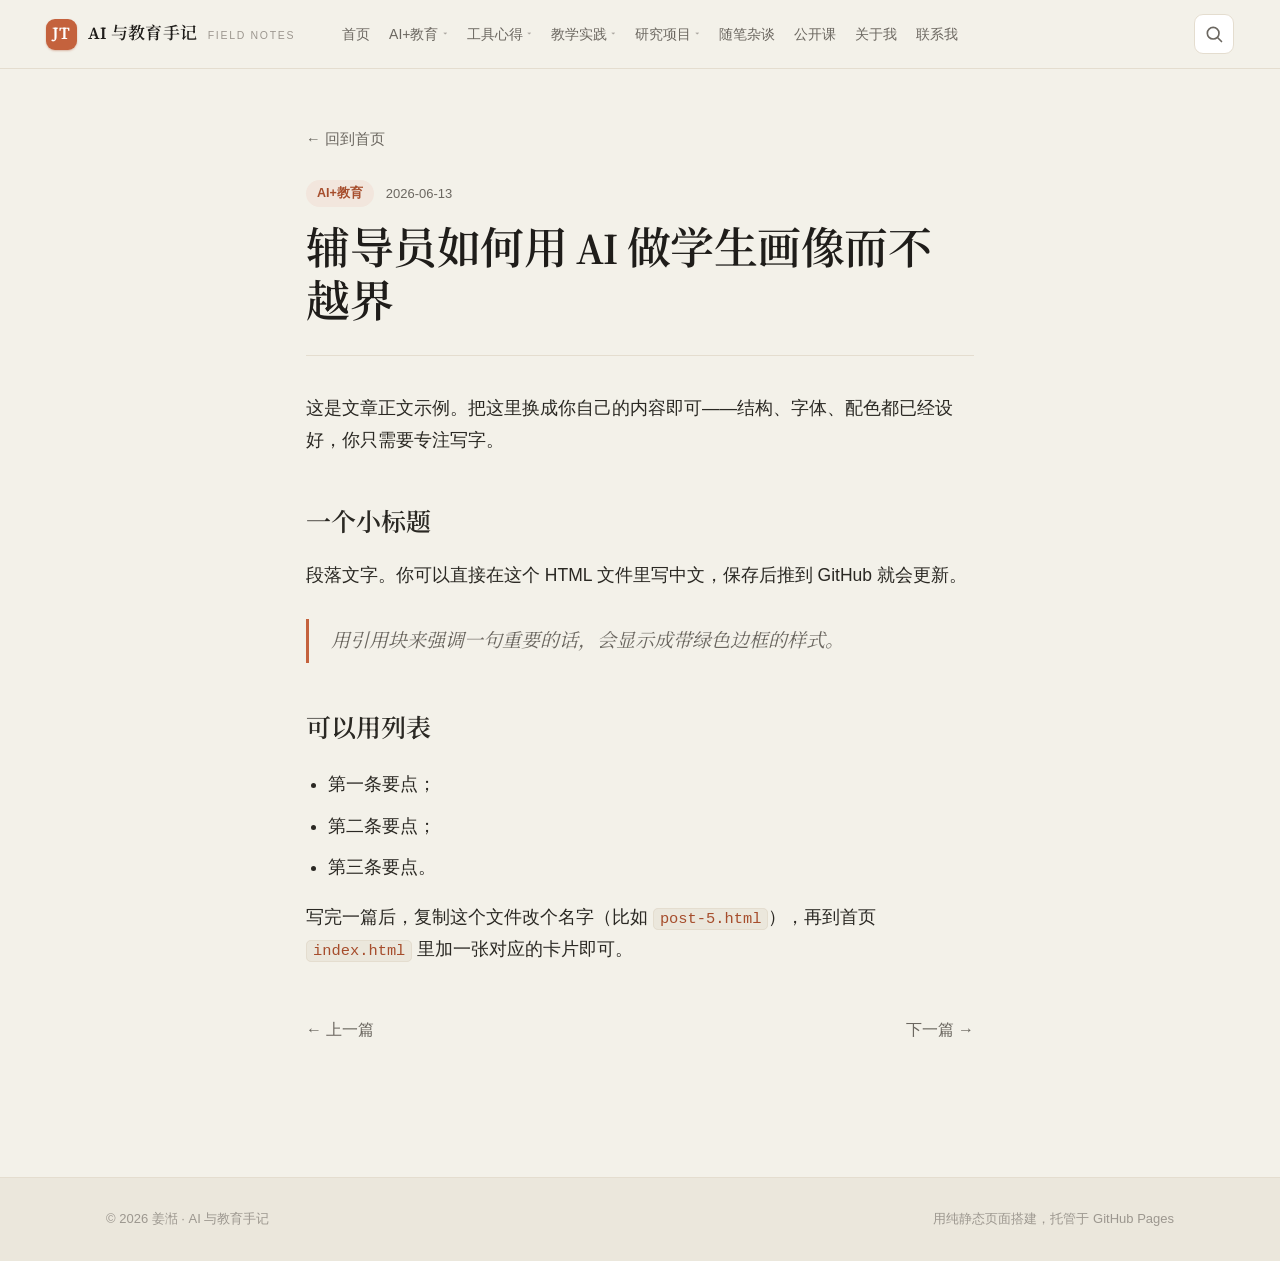
==== posts/post-1.html @ 91619276 "feat: 初始化项目" ====
<!DOCTYPE html>
<html lang="zh-CN">
<head>
<meta charset="UTF-8">
<meta name="viewport" content="width=device-width, initial-scale=1">
<title>辅导员如何用 AI 做学生画像而不越界 · AI 与教育手记</title>
<link rel="stylesheet" href="../style.css">
</head>
<body>
<a class="skip" href="#main">跳到正文</a>
<header class="topbar">
  <div class="wrap topbar-inner">
    <a class="brand" href="../index.html">
      <span class="brand-mark">JT</span>
      <span class="brand-text">AI 与教育手记 <em>field notes</em></span>
    </a>
    <button class="nav-toggle" aria-label="展开菜单" aria-expanded="false">菜单</button>
    <nav class="nav" id="nav"></nav>
    <button class="search-btn" aria-label="搜索">
      <svg viewBox="0 0 24 24" width="20" height="20" fill="none" stroke="currentColor" stroke-width="2" stroke-linecap="round"><circle cx="11" cy="11" r="7"/><line x1="21" y1="21" x2="16.5" y2="16.5"/></svg>
    </button>
  </div>
</header>

<article class="article" id="main">
  <a class="article-back" href="../index.html">← 回到首页</a>
  <header class="article-head">
    <div class="card-meta"><span class="tag">AI+教育</span><time>2026-06-13</time></div>
    <h1 class="article-title">辅导员如何用 AI 做学生画像而不越界</h1>
  </header>
  <div class="article-body">
    <p>这是文章正文示例。把这里换成你自己的内容即可——结构、字体、配色都已经设好，你只需要专注写字。</p>
    <h2>一个小标题</h2>
    <p>段落文字。你可以直接在这个 HTML 文件里写中文，保存后推到 GitHub 就会更新。</p>
    <blockquote>用引用块来强调一句重要的话，会显示成带绿色边框的样式。</blockquote>
    <h2>可以用列表</h2>
    <ul>
      <li>第一条要点；</li>
      <li>第二条要点；</li>
      <li>第三条要点。</li>
    </ul>
    <p>写完一篇后，复制这个文件改个名字（比如 <code>post-5.html</code>），再到首页 <code>index.html</code> 里加一张对应的卡片即可。</p>
  </div>
</article>

<nav class="article-nav">
  <a href="../index.html">← 上一篇</a>
  <a href="post-2.html">下一篇 →</a>
</nav>

<footer class="footer">
  <div class="wrap footer-inner">
    <span>© 2026 姜湉 · AI 与教育手记</span>
    <span>用纯静态页面搭建，托管于 GitHub Pages</span>
  </div>
</footer>
<script src="../data.js"></script>
<script src="../script.js"></script>
</body>
</html>
---- style.css ----
@import url('https://fonts.googleapis.com/css2?family=Source+Serif+4:opsz,wght@8..60,400;8..60,500;8..60,600;8..60,700&family=Noto+Serif+SC:wght@500;600;700&display=swap');

:root{
  --ink:#1f1d1a;
  --ink-soft:#6b6760;
  --ink-faint:#9c978f;
  --paper:#f3f1e9;        /* Claude 暖纸底（略深，衬托白卡片）*/
  --paper-2:#ebe7dc;      /* 更深的暖纸色 */
  --card:#ffffff;
  --line:#e4ddcf;
  --line-soft:#ece6da;
  --accent:#c4623d;       /* Claude 陶土橙 */
  --accent-ink:#a64d2c;
  --accent-soft:#f2e6dd;  /* 暖橙色淡底 */
  --accent-tint:#f7efe8;
  --shadow:0 1px 2px rgba(31,29,26,.04);
  --shadow-lift:0 1px 3px rgba(31,29,26,.05),0 12px 30px rgba(31,29,26,.08);
  --radius:14px;
  --radius-lg:18px;
  --maxw:1120px;
  --serif:"Source Serif 4","Noto Serif SC","Songti SC",Georgia,serif;
  --sans:"PingFang SC","Noto Sans SC","Helvetica Neue",Arial,sans-serif;
}
*{box-sizing:border-box}
html{scroll-behavior:smooth}
body{
  margin:0;background:var(--paper);color:var(--ink);
  font-family:var(--sans);line-height:1.72;font-size:16px;
  -webkit-font-smoothing:antialiased;text-rendering:optimizeLegibility;
}
a{color:inherit;text-decoration:none}
.wrap{max-width:var(--maxw);margin:0 auto;padding:0 26px}
.skip{position:absolute;left:-9999px}
.skip:focus{left:16px;top:12px;background:var(--accent);color:#fff;padding:8px 14px;border-radius:8px;z-index:50}

/* ---- 顶栏 ---- */
.topbar{position:sticky;top:0;z-index:30;background:rgba(243,241,233,.82);
  backdrop-filter:saturate(1.3) blur(14px);border-bottom:1px solid var(--line)}
.topbar .wrap{max-width:1240px}
.topbar-inner{display:flex;align-items:center;gap:18px;height:68px}
.brand{display:flex;align-items:center;gap:11px;font-weight:600;font-size:17px;letter-spacing:.005em;flex:0 0 auto}
.brand-mark{display:grid;place-items:center;width:31px;height:31px;border-radius:9px;
  background:var(--accent);color:#fff;font-family:var(--serif);font-size:17px;font-weight:600;
  box-shadow:0 1px 2px rgba(166,77,44,.35)}
.brand-text{font-family:var(--serif);font-weight:600;white-space:nowrap}
.brand-text em{font-style:normal;color:var(--ink-faint);font-weight:400;font-size:10.5px;
  letter-spacing:.16em;text-transform:uppercase;margin-left:7px;font-family:var(--sans)}

/* ---- 导航 ---- */
.nav{margin-left:auto;display:flex;align-items:center;gap:1px;flex-wrap:nowrap}
.nav a{padding:8px 11px;border-radius:9px;color:var(--ink-soft);font-size:14.5px;white-space:nowrap;
  transition:background .15s,color .15s}
.nav a:hover{background:var(--accent-tint);color:var(--accent-ink)}
.nav a.is-active{color:var(--ink);font-weight:600}
.nav-toggle{display:none;margin-left:auto;border:1px solid var(--line);background:var(--card);
  padding:8px 12px;border-radius:9px;font-size:14px;cursor:pointer;color:var(--ink-soft)}

/* ---- Hero（首页顶部介绍）---- */
.hero{padding:96px 0 72px}
.hero-inner{max-width:780px}
.hero-eyebrow{margin:0 0 24px;font-size:12.5px;letter-spacing:.2em;color:var(--accent);
  text-transform:uppercase;font-weight:600;display:inline-flex;align-items:center;gap:9px}
.hero-eyebrow::before{content:"";width:24px;height:1.5px;background:var(--accent);display:inline-block}
.hero-title{margin:0 0 26px;font-family:var(--serif);font-weight:600;
  font-size:clamp(38px,5.6vw,60px);line-height:1.1;letter-spacing:-.015em;color:var(--ink)}
.hero-lead{max-width:620px;margin:0 0 34px;font-size:19px;color:var(--ink-soft);line-height:1.72}
.hero-actions{display:flex;gap:12px;flex-wrap:wrap;align-items:center}
.btn{display:inline-flex;align-items:center;gap:7px;padding:12px 22px;border-radius:9px;
  background:var(--accent);color:#fff;font-weight:600;font-size:15px;
  transition:background .15s,transform .12s,box-shadow .15s;box-shadow:var(--shadow)}
.btn:hover{background:var(--accent-ink);transform:translateY(-1px);box-shadow:var(--shadow-lift)}
.btn-ghost{background:transparent;color:var(--ink);border:1px solid var(--line);box-shadow:none}
.btn-ghost:hover{background:var(--card);border-color:var(--ink-faint);transform:translateY(-1px)}

/* ---- 卡片（通用横版）---- */
.card{display:grid;grid-template-columns:200px 1fr;gap:20px;background:var(--card);
  border:1px solid var(--line);border-radius:var(--radius);overflow:hidden;
  margin-bottom:22px;box-shadow:var(--shadow);transition:transform .18s,box-shadow .18s,border-color .18s}
.card:hover{transform:translateY(-2px);box-shadow:var(--shadow-lift);border-color:#d8cfbd}
.card-thumb{display:grid;place-items:center;min-height:148px;color:#fff;font-weight:600;
  font-family:var(--serif);font-size:16px;letter-spacing:.04em;background:var(--accent)}
.card-body{padding:18px 20px 18px 0}
.card-meta{display:flex;align-items:center;gap:12px;margin-bottom:8px;font-size:13px;color:var(--ink-soft)}
.tag{background:var(--accent-soft);color:var(--accent-ink);padding:3px 11px;border-radius:20px;font-weight:600;font-size:12.5px}
.card h3{margin:0 0 8px;font-family:var(--serif);font-size:20px;line-height:1.35}
.card h3 a:hover{color:var(--accent-ink)}
.card p{margin:0;color:var(--ink-soft);font-size:15px}

/* ---- 翻页 ---- */
.pager{display:flex;align-items:center;gap:8px;margin-top:40px}
.pager a,.pager-cur{min-width:40px;height:40px;display:grid;place-items:center;
  border-radius:9px;border:1px solid var(--line);background:var(--card);font-size:15px;
  color:var(--ink-soft);transition:border-color .15s,color .15s,background .15s}
.pager-cur{background:var(--accent);color:#fff;border-color:var(--accent);font-weight:600}
.pager a:hover{border-color:var(--accent);color:var(--accent-ink);background:var(--accent-tint)}
.pager-next{padding:0 16px;width:auto}

/* ---- 页脚 ---- */
.footer{border-top:1px solid var(--line);background:var(--paper-2);margin-top:64px}
.footer-inner{display:flex;justify-content:space-between;gap:14px;flex-wrap:wrap;
  padding:30px 26px;font-size:13px;color:var(--ink-faint)}

/* ---- 文章页 ---- */
.article{max-width:720px;margin:0 auto;padding:56px 26px 30px}
.article-head{margin-bottom:36px;padding-bottom:26px;border-bottom:1px solid var(--line)}
.article-head .card-meta{margin-bottom:16px}
.article-title{font-family:var(--serif);font-size:clamp(30px,4.8vw,44px);font-weight:600;
  line-height:1.2;letter-spacing:-.01em;margin:0}
.article-body{font-size:17.5px;color:#2a2823;line-height:1.85}
.article-body h2{font-family:var(--serif);font-size:25px;font-weight:600;margin:42px 0 14px;letter-spacing:-.005em}
.article-body h3{font-size:20px;margin:30px 0 10px}
.article-body p{margin:0 0 20px}
.article-body blockquote{margin:28px 0;padding:4px 0 4px 22px;border-left:3px solid var(--accent);
  color:var(--ink-soft);font-style:italic;font-family:var(--serif);font-size:19px}
.article-body ul{padding-left:22px}
.article-body li{margin-bottom:9px}
.article-body code{background:var(--paper-2);border:1px solid var(--line);border-radius:5px;
  padding:1px 6px;font-size:.88em;color:var(--accent-ink)}
.article-back{display:inline-flex;align-items:center;gap:6px;margin:0 0 28px;
  color:var(--ink-soft);font-weight:500;font-size:14.5px;transition:color .15s}
.article-back:hover{color:var(--accent-ink)}
.article-nav{max-width:720px;margin:0 auto;padding:0 26px 70px;
  display:flex;justify-content:space-between;gap:14px}
.article-nav a{color:var(--ink-soft);font-weight:500;transition:color .15s}
.article-nav a:hover{color:var(--accent-ink)}

/* ---- 关于页 ---- */
.about-page{max-width:720px;margin:0 auto;padding:64px 26px 70px}
.about-page h1{font-family:var(--serif);font-size:clamp(32px,5vw,46px);font-weight:600;
  letter-spacing:-.01em;margin:0 0 14px}
.about-page .lead{font-size:19px;color:var(--ink-soft);margin:0 0 36px;line-height:1.7}
.about-page h2{font-family:var(--serif);font-size:23px;font-weight:600;margin:40px 0 14px}
.about-page p{font-size:17.5px;color:#2a2823;margin:0 0 18px;line-height:1.8}
.about-page ul{font-size:17.5px;color:#2a2823;padding-left:22px;line-height:1.8}
.about-page li{margin-bottom:9px}

/* ---- 响应式 ---- */
@media(max-width:860px){
  .nav{position:absolute;top:66px;left:0;right:0;flex-direction:column;gap:0;
    background:var(--card);border-bottom:1px solid var(--line);padding:8px 26px;
    display:none;box-shadow:var(--shadow-lift)}
  .nav.open{display:flex}
  .nav a{padding:12px 6px;border-bottom:1px solid var(--line-soft)}
  .nav-toggle{display:block}
}
@media(max-width:520px){
  .card{grid-template-columns:1fr}
  .card-thumb{min-height:120px}
  .card-body{padding:0 18px 18px}
  .footer-inner{flex-direction:column;gap:6px}
  .hero{padding:54px 0 44px}
}
@media(prefers-reduced-motion:reduce){
  *{transition:none!important;scroll-behavior:auto}
}

/* ====== 网格首页（横向导航 + 三列卡片）====== */
.search-btn{display:grid;place-items:center;width:40px;height:40px;border-radius:9px;
  border:1px solid var(--line);background:var(--card);color:var(--ink-soft);cursor:pointer;
  flex:0 0 auto;transition:color .15s,border-color .15s,background .15s}
.search-btn:hover{color:var(--accent-ink);border-color:var(--accent);background:var(--accent-tint)}
.topbar-inner .nav{margin-left:20px;margin-right:auto;font-size:14px}
.topbar-inner .nav a{padding:8px 9px}
.topbar-inner .nav .nav-item>a{font-size:14px}

.grid-feed{padding:8px 0 10px}
.feed-bar{display:flex;align-items:baseline;justify-content:space-between;gap:16px;
  margin:0 0 28px;padding-bottom:16px;border-bottom:1px solid var(--line)}
.feed-bar h2{margin:0;font-family:var(--serif);font-size:21px;font-weight:600;letter-spacing:-.005em}
.feed-bar .feed-sub{font-size:13.5px;color:var(--ink-faint);letter-spacing:.02em}
.grid{display:grid;grid-template-columns:repeat(3,1fr);gap:30px 28px}
.gcard{background:var(--card);border:1px solid var(--line);border-radius:var(--radius);
  padding:18px 18px 16px;box-shadow:var(--shadow);
  transition:transform .18s,box-shadow .18s,border-color .18s;display:flex;flex-direction:column}
.gcard:hover{transform:translateY(-3px);box-shadow:var(--shadow-lift);border-color:#d8cfbd}
.gcard > a{display:flex;flex-direction:column}
.gcard-img{order:-1;display:grid;place-items:end start;height:160px;border-radius:11px;overflow:hidden;
  color:#fff;font-family:var(--serif);font-weight:600;font-size:15px;padding:15px;margin-bottom:17px;
  box-shadow:inset 0 -54px 70px rgba(31,18,8,.16)}
.gcard-img em{font-style:normal;background:rgba(0,0,0,.16);backdrop-filter:blur(2px);
  padding:4px 12px;border-radius:20px;font-size:12.5px;letter-spacing:.04em;white-space:nowrap}
/* Claude 风格抽象封面（暖色底 + 几何图案）*/
.g1{background:#c98a5e url("data:image/svg+xml,%3Csvg%20xmlns%3D%27http%3A%2F%2Fwww.w3.org%2F2000%2Fsvg%27%20viewBox%3D%270%200%20400%20240%27%20preserveAspectRatio%3D%27xMidYMid%20slice%27%3E%3Crect%20width%3D%27400%27%20height%3D%27240%27%20fill%3D%27%23c98a5e%27%2F%3E%3Cg%20fill%3D%27none%27%20stroke%3D%27rgba(255%2C255%2C255%2C.32)%27%20stroke-width%3D%272.5%27%3E%3Ccircle%20cx%3D%27300%27%20cy%3D%2770%27%20r%3D%2796%27%2F%3E%3Ccircle%20cx%3D%27300%27%20cy%3D%2770%27%20r%3D%2764%27%2F%3E%3C%2Fg%3E%3Ccircle%20cx%3D%27300%27%20cy%3D%2770%27%20r%3D%2734%27%20fill%3D%27rgba(255%2C255%2C255%2C.22)%27%2F%3E%3Ccircle%20cx%3D%27396%27%20cy%3D%2770%27%20r%3D%279%27%20fill%3D%27rgba(255%2C255%2C255%2C.85)%27%2F%3E%3Ccircle%20cx%3D%27300%27%20cy%3D%276%27%20r%3D%276%27%20fill%3D%27rgba(255%2C255%2C255%2C.55)%27%2F%3E%3Ccircle%20cx%3D%2770%27%20cy%3D%27200%27%20r%3D%2740%27%20fill%3D%27rgba(40%2C22%2C10%2C.07)%27%2F%3E%3C%2Fsvg%3E") center/cover no-repeat}  /* 陶土 */
.g2{background:#b78a5a url("data:image/svg+xml,%3Csvg%20xmlns%3D%27http%3A%2F%2Fwww.w3.org%2F2000%2Fsvg%27%20viewBox%3D%270%200%20400%20240%27%20preserveAspectRatio%3D%27xMidYMid%20slice%27%3E%3Crect%20width%3D%27400%27%20height%3D%27240%27%20fill%3D%27%23b78a5a%27%2F%3E%3Ccircle%20cx%3D%2746%27%20cy%3D%2770%27%20r%3D%278.0%27%20fill%3D%27rgba(255%2C255%2C255%2C0.37)%27%2F%3E%3Ccircle%20cx%3D%27108%27%20cy%3D%2770%27%20r%3D%279.2%27%20fill%3D%27rgba(255%2C255%2C255%2C0.64)%27%2F%3E%3Ccircle%20cx%3D%27170%27%20cy%3D%2770%27%20r%3D%2710.9%27%20fill%3D%27rgba(255%2C255%2C255%2C0.34)%27%2F%3E%3Ccircle%20cx%3D%27232%27%20cy%3D%2770%27%20r%3D%275.3%27%20fill%3D%27rgba(255%2C255%2C255%2C0.44)%27%2F%3E%3Ccircle%20cx%3D%27294%27%20cy%3D%2770%27%20r%3D%2710.9%27%20fill%3D%27rgba(255%2C255%2C255%2C0.64)%27%2F%3E%3Ccircle%20cx%3D%27356%27%20cy%3D%2770%27%20r%3D%275.3%27%20fill%3D%27rgba(255%2C255%2C255%2C0.63)%27%2F%3E%3Ccircle%20cx%3D%2746%27%20cy%3D%27125%27%20r%3D%275.3%27%20fill%3D%27rgba(255%2C255%2C255%2C0.38)%27%2F%3E%3Ccircle%20cx%3D%27108%27%20cy%3D%27125%27%20r%3D%279.3%27%20fill%3D%27rgba(255%2C255%2C255%2C0.38)%27%2F%3E%3Ccircle%20cx%3D%27170%27%20cy%3D%27125%27%20r%3D%2710.9%27%20fill%3D%27rgba(255%2C255%2C255%2C0.27)%27%2F%3E%3Ccircle%20cx%3D%27232%27%20cy%3D%27125%27%20r%3D%277.0%27%20fill%3D%27rgba(255%2C255%2C255%2C0.30)%27%2F%3E%3Ccircle%20cx%3D%27294%27%20cy%3D%27125%27%20r%3D%278.5%27%20fill%3D%27rgba(255%2C255%2C255%2C0.22)%27%2F%3E%3Ccircle%20cx%3D%27356%27%20cy%3D%27125%27%20r%3D%276.1%27%20fill%3D%27rgba(255%2C255%2C255%2C0.47)%27%2F%3E%3Ccircle%20cx%3D%2746%27%20cy%3D%27180%27%20r%3D%278.7%27%20fill%3D%27rgba(255%2C255%2C255%2C0.69)%27%2F%3E%3Ccircle%20cx%3D%27108%27%20cy%3D%27180%27%20r%3D%277.9%27%20fill%3D%27rgba(255%2C255%2C255%2C0.40)%27%2F%3E%3Ccircle%20cx%3D%27170%27%20cy%3D%27180%27%20r%3D%2710.8%27%20fill%3D%27rgba(255%2C255%2C255%2C0.34)%27%2F%3E%3Ccircle%20cx%3D%27232%27%20cy%3D%27180%27%20r%3D%277.8%27%20fill%3D%27rgba(255%2C255%2C255%2C0.67)%27%2F%3E%3Ccircle%20cx%3D%27294%27%20cy%3D%27180%27%20r%3D%277.0%27%20fill%3D%27rgba(255%2C255%2C255%2C0.26)%27%2F%3E%3Ccircle%20cx%3D%27356%27%20cy%3D%27180%27%20r%3D%278.3%27%20fill%3D%27rgba(255%2C255%2C255%2C0.55)%27%2F%3E%3C%2Fsvg%3E") center/cover no-repeat}  /* 暖棕 */
.g3{background:#7e93ab url("data:image/svg+xml,%3Csvg%20xmlns%3D%27http%3A%2F%2Fwww.w3.org%2F2000%2Fsvg%27%20viewBox%3D%270%200%20400%20240%27%20preserveAspectRatio%3D%27xMidYMid%20slice%27%3E%3Crect%20width%3D%27400%27%20height%3D%27240%27%20fill%3D%27%237e93ab%27%2F%3E%3Cpath%20d%3D%27M130%20250%20A70%2070%200%200%201%20270%20250%27%20fill%3D%27none%27%20stroke%3D%27rgba(255%2C255%2C255%2C0.34)%27%20stroke-width%3D%272.5%27%2F%3E%3Cpath%20d%3D%27M96%20250%20A104%20104%200%200%201%20304%20250%27%20fill%3D%27none%27%20stroke%3D%27rgba(255%2C255%2C255%2C0.29)%27%20stroke-width%3D%272.5%27%2F%3E%3Cpath%20d%3D%27M62%20250%20A138%20138%200%200%201%20338%20250%27%20fill%3D%27none%27%20stroke%3D%27rgba(255%2C255%2C255%2C0.24)%27%20stroke-width%3D%272.5%27%2F%3E%3Cpath%20d%3D%27M28%20250%20A172%20172%200%200%201%20372%20250%27%20fill%3D%27none%27%20stroke%3D%27rgba(255%2C255%2C255%2C0.19)%27%20stroke-width%3D%272.5%27%2F%3E%3Cpath%20d%3D%27M-6%20250%20A206%20206%200%200%201%20406%20250%27%20fill%3D%27none%27%20stroke%3D%27rgba(255%2C255%2C255%2C0.14)%27%20stroke-width%3D%272.5%27%2F%3E%3Ccircle%20cx%3D%27200%27%20cy%3D%27250%27%20r%3D%2714%27%20fill%3D%27rgba(255%2C255%2C255%2C.5)%27%2F%3E%3C%2Fsvg%3E") center/cover no-repeat}  /* 灰蓝 */
.g4{background:#9a7c93 url("data:image/svg+xml,%3Csvg%20xmlns%3D%27http%3A%2F%2Fwww.w3.org%2F2000%2Fsvg%27%20viewBox%3D%270%200%20400%20240%27%20preserveAspectRatio%3D%27xMidYMid%20slice%27%3E%3Crect%20width%3D%27400%27%20height%3D%27240%27%20fill%3D%27%239a7c93%27%2F%3E%3Ccircle%20cx%3D%27220%27%20cy%3D%27120%27%20r%3D%2786%27%20fill%3D%27rgba(255%2C255%2C255%2C.26)%27%2F%3E%3Ccircle%20cx%3D%27258%27%20cy%3D%27104%27%20r%3D%2776%27%20fill%3D%27%239a7c93%27%2F%3E%3Ccircle%20cx%3D%27110%27%20cy%3D%2770%27%20r%3D%275%27%20fill%3D%27rgba(255%2C255%2C255%2C.7)%27%2F%3E%3Ccircle%20cx%3D%2790%27%20cy%3D%27120%27%20r%3D%273.5%27%20fill%3D%27rgba(255%2C255%2C255%2C.55)%27%2F%3E%3Ccircle%20cx%3D%27140%27%20cy%3D%27180%27%20r%3D%274%27%20fill%3D%27rgba(255%2C255%2C255%2C.5)%27%2F%3E%3C%2Fsvg%3E") center/cover no-repeat}  /* 黛紫 */
.g5{background:#c07658 url("data:image/svg+xml,%3Csvg%20xmlns%3D%27http%3A%2F%2Fwww.w3.org%2F2000%2Fsvg%27%20viewBox%3D%270%200%20400%20240%27%20preserveAspectRatio%3D%27xMidYMid%20slice%27%3E%3Crect%20width%3D%27400%27%20height%3D%27240%27%20fill%3D%27%23c07658%27%2F%3E%3Cg%20fill%3D%27none%27%20stroke%3D%27rgba(255%2C255%2C255%2C.4)%27%20stroke-width%3D%272.5%27%3E%3Ccircle%20cx%3D%27160%27%20cy%3D%27120%27%20r%3D%2772%27%2F%3E%3Ccircle%20cx%3D%27250%27%20cy%3D%27120%27%20r%3D%2772%27%2F%3E%3C%2Fg%3E%3Cpath%20d%3D%27M205%2064%20a72%2072%200%200%201%200%20112%20a72%2072%200%200%201%200%20-112%27%20fill%3D%27rgba(255%2C255%2C255%2C.18)%27%2F%3E%3C%2Fsvg%3E") center/cover no-repeat}  /* 赭红 */
.g6{background:#789285 url("data:image/svg+xml,%3Csvg%20xmlns%3D%27http%3A%2F%2Fwww.w3.org%2F2000%2Fsvg%27%20viewBox%3D%270%200%20400%20240%27%20preserveAspectRatio%3D%27xMidYMid%20slice%27%3E%3Crect%20width%3D%27400%27%20height%3D%27240%27%20fill%3D%27%23789285%27%2F%3E%3Cpath%20d%3D%27M-10%2070%20q60%20-26%20120%200%20t120%200%20t120%200%20t120%200%27%20fill%3D%27none%27%20stroke%3D%27rgba(255%2C255%2C255%2C0.40)%27%20stroke-width%3D%272.5%27%2F%3E%3Cpath%20d%3D%27M-10%20106%20q60%20-26%20120%200%20t120%200%20t120%200%20t120%200%27%20fill%3D%27none%27%20stroke%3D%27rgba(255%2C255%2C255%2C0.33)%27%20stroke-width%3D%272.5%27%2F%3E%3Cpath%20d%3D%27M-10%20142%20q60%20-26%20120%200%20t120%200%20t120%200%20t120%200%27%20fill%3D%27none%27%20stroke%3D%27rgba(255%2C255%2C255%2C0.26)%27%20stroke-width%3D%272.5%27%2F%3E%3Cpath%20d%3D%27M-10%20178%20q60%20-26%20120%200%20t120%200%20t120%200%20t120%200%27%20fill%3D%27none%27%20stroke%3D%27rgba(255%2C255%2C255%2C0.19)%27%20stroke-width%3D%272.5%27%2F%3E%3C%2Fsvg%3E") center/cover no-repeat}  /* 灰绿 */
.gcard-cat{margin:0 0 8px;font-size:11.5px;letter-spacing:.12em;color:var(--accent);
  text-transform:uppercase;font-weight:600}
.gcard-title{margin:0 0 2px;font-family:var(--serif);font-size:19px;font-weight:600;line-height:1.4;color:var(--ink)}
.gcard:hover .gcard-title{color:var(--accent-ink)}
.gcard-excerpt{margin:12px 0 14px;font-size:14px;color:var(--ink-soft);line-height:1.7;flex:1}
.gcard-foot{display:flex;align-items:center;gap:8px;font-size:12.5px;color:var(--ink-faint);
  padding-top:13px;border-top:1px solid var(--line-soft)}
.gcard-foot .dot{opacity:.5}

@media(max-width:980px){ .grid{grid-template-columns:repeat(2,1fr)} }
/* \u4e2d\u7b49\u5bbd\u5ea6\uff1a\u9690\u85cf\u54c1\u724c\u526f\u6807 + \u6536\u7d27\u5bfc\u822a\uff0c\u907f\u514d\u672b\u9879\u88ab\u88c1\u5207 */
@media(max-width:1080px){
  .brand-text em{display:none}
  .topbar-inner .nav{margin-left:14px;gap:0}
  .topbar-inner .nav a{padding:8px 7.5px}
  .topbar-inner .nav .nav-item>a{font-size:13.6px}
}
@media(max-width:860px){ .topbar-inner .nav{margin-left:0} }
@media(max-width:600px){ .grid{grid-template-columns:1fr} }

/* ====== 分类二级页面 ====== */
.cat-page{padding:48px 0 10px}
.cat-head{margin-bottom:34px;padding-bottom:22px;border-bottom:1px solid var(--line)}
.cat-eyebrow{margin:0 0 10px;font-size:12px;letter-spacing:.18em;color:var(--accent);
  text-transform:uppercase;font-weight:600}
.cat-title{margin:0 0 8px;font-family:var(--serif);font-size:clamp(30px,4.6vw,42px);
  font-weight:600;line-height:1.16;letter-spacing:-.01em}
.cat-count{margin:0;font-size:14px;color:var(--ink-faint)}
.cat-empty{padding:40px 0;color:var(--ink-soft);font-size:16px}

/* ====== 研究项目页 ====== */
.research-page{padding:48px 0 20px}
.research-page .cat-count{max-width:680px;line-height:1.7;font-size:15px;color:var(--ink-soft)}
.rtabs{display:flex;flex-wrap:wrap;gap:8px;margin:0 0 30px}
.rtab{display:inline-flex;align-items:center;gap:8px;border:1px solid var(--line);
  background:var(--card);color:var(--ink-soft);font-size:14.5px;font-family:var(--sans);
  padding:9px 16px;border-radius:999px;cursor:pointer;
  transition:background .15s,color .15s,border-color .15s,box-shadow .15s}
.rtab:hover{border-color:#d8cfbd;color:var(--ink)}
.rtab.is-active{background:var(--accent);border-color:var(--accent);color:#fff;
  box-shadow:0 1px 2px rgba(166,77,44,.3)}
.rtab-n{display:inline-grid;place-items:center;min-width:20px;height:20px;padding:0 6px;
  border-radius:999px;font-size:11.5px;font-weight:600;
  background:var(--accent-soft);color:var(--accent-ink)}
.rtab.is-active .rtab-n{background:rgba(255,255,255,.25);color:#fff}

.rsummary{margin:0 0 26px;padding:14px 18px;background:var(--accent-tint);
  border:1px solid var(--line-soft);border-left:3px solid var(--accent);border-radius:10px;
  font-size:14.5px;color:var(--ink-soft);line-height:1.65}

.rlist{list-style:none;margin:0;padding:0;display:flex;flex-direction:column}
.ritem{display:grid;grid-template-columns:52px 1fr;gap:18px;padding:22px 4px;
  border-top:1px solid var(--line-soft)}
.ritem:first-child{border-top:none}
.ritem-no{font-family:var(--serif);font-size:22px;font-weight:600;color:var(--accent);
  line-height:1.2;opacity:.85}
.ritem-main{min-width:0}
.ritem-title{margin:0 0 12px;font-family:var(--serif);font-size:18px;font-weight:600;
  line-height:1.5;color:var(--ink)}
.rt-tag{display:inline-block;vertical-align:middle;margin-right:9px;padding:2px 9px;
  border-radius:6px;font-family:var(--sans);font-size:11.5px;font-weight:600;letter-spacing:.02em;
  background:var(--paper-2);color:var(--ink-soft);transform:translateY(-1px)}
.rt-tag--会议{background:#e8efe9;color:#4a6b58}
.rt-tag--报纸{background:#efe7da;color:#8a6d44}
.ritem-meta{display:flex;flex-wrap:wrap;gap:8px 10px;margin:0 0 10px}
.rmeta{display:inline-flex;align-items:center;gap:7px;font-size:13px;color:var(--ink);
  background:var(--paper);border:1px solid var(--line-soft);border-radius:8px;padding:4px 11px}
.rmeta b{font-weight:600;font-size:11px;letter-spacing:.06em;color:var(--ink-faint)}
.ritem-source{margin:0;font-size:13.5px;color:var(--ink-soft);line-height:1.6}
.rjournal{color:var(--ink);font-weight:500}

.rempty{padding:56px 24px;text-align:center;background:var(--card);
  border:1px dashed var(--line);border-radius:var(--radius)}
.rempty-title{margin:0 0 8px;font-family:var(--serif);font-size:20px;font-weight:600;color:var(--ink)}
.rempty-sub{margin:0;font-size:14px;color:var(--ink-faint);line-height:1.6}

@media(max-width:560px){
  .ritem{grid-template-columns:38px 1fr;gap:12px}
  .ritem-no{font-size:18px}
}

.cat-list{display:flex;flex-direction:column;gap:20px}
.row{display:grid;grid-template-columns:230px 1fr;gap:24px;background:var(--card);
  border:1px solid var(--line);border-radius:var(--radius);overflow:hidden;
  box-shadow:var(--shadow);transition:transform .18s,box-shadow .18s,border-color .18s}
.row:hover{transform:translateY(-2px);box-shadow:var(--shadow-lift);border-color:#d8cfbd}
.row-thumb{display:grid;place-items:end start;min-height:160px;color:#fff;padding:14px;
  font-family:var(--serif);font-weight:600;font-size:15px}
.row-thumb span{background:rgba(0,0,0,.16);backdrop-filter:blur(2px);padding:4px 12px;
  border-radius:20px;font-size:12.5px;letter-spacing:.04em;white-space:nowrap}
.row-body{padding:20px 24px 18px 0}
.row-title{margin:6px 0 10px;font-family:var(--serif);font-size:22px;font-weight:600;line-height:1.32}
.row-title a:hover{color:var(--accent-ink)}
.row-excerpt{margin:0 0 14px;font-size:15px;color:var(--ink-soft);line-height:1.7}

@media(max-width:560px){
  .row{grid-template-columns:1fr}
  .row-thumb{min-height:130px}
  .row-body{padding:0 18px 18px}
}

/* ====== 导航下拉子菜单 ====== */
.nav{align-items:center}
.nav-item{position:relative}
.nav-item > a{display:flex;align-items:center;gap:4px}
.caret{font-size:9px;opacity:.55;transition:transform .15s}
.has-sub:hover .caret{transform:rotate(180deg)}
.submenu{position:absolute;top:100%;left:0;min-width:178px;
  background:var(--card);border:1px solid var(--line);border-radius:11px;
  box-shadow:0 10px 30px rgba(31,29,26,.13);padding:7px;
  opacity:0;visibility:hidden;transform:translateY(6px);
  transition:opacity .15s,transform .15s,visibility .15s;z-index:40}
.has-sub:hover .submenu{opacity:1;visibility:visible;transform:translateY(0)}
.submenu a{display:block;padding:9px 12px;border-radius:7px;font-size:14px;
  color:var(--ink-soft);white-space:nowrap}
.submenu a:hover{background:var(--accent-tint);color:var(--accent-ink)}

@media(max-width:860px){
  .nav-item{width:100%}
  .nav-item > a{justify-content:space-between;padding:12px 6px;
    border-bottom:1px solid var(--line-soft)}
  .submenu{position:static;border:0;box-shadow:none;padding:0 0 0 16px;
    opacity:1;visibility:visible;transform:none;display:none;min-width:0;background:transparent}
  .nav-item.open .submenu{display:block}
  .nav-item.open .caret{transform:rotate(180deg)}
}
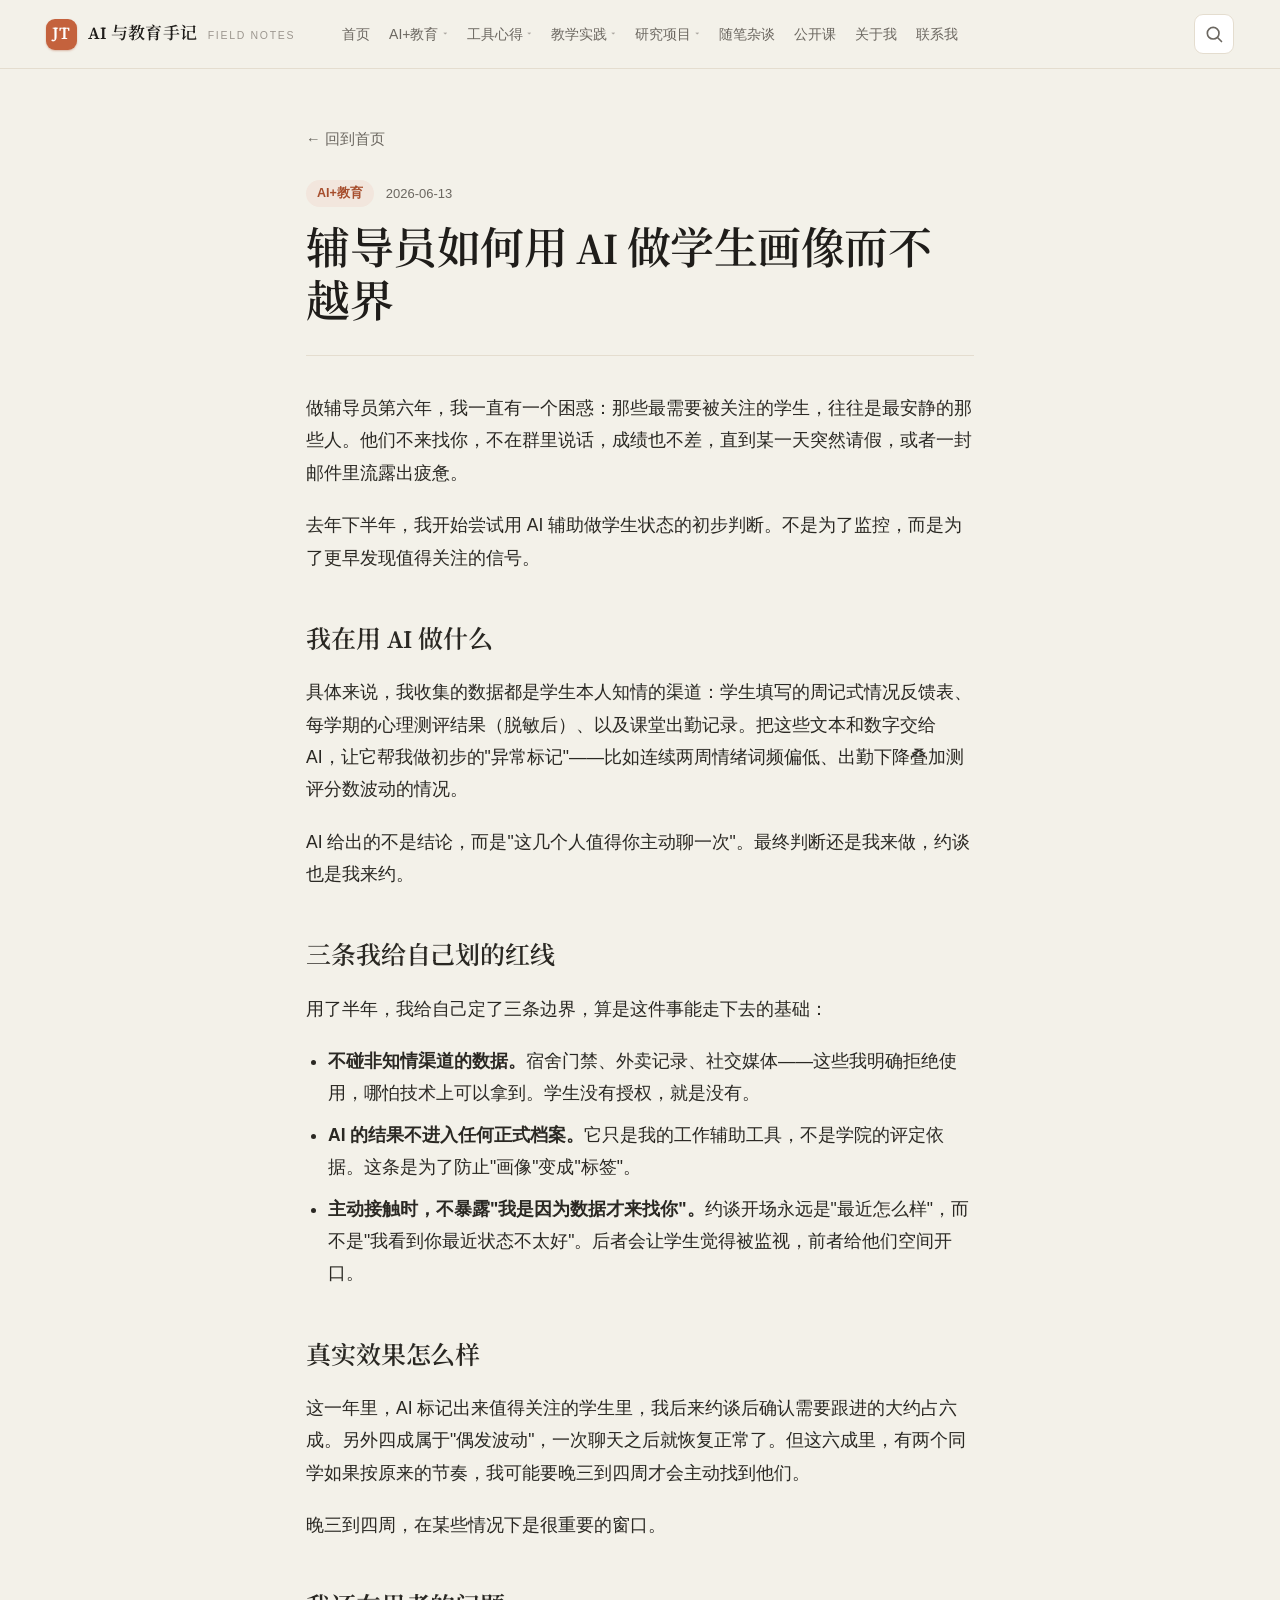
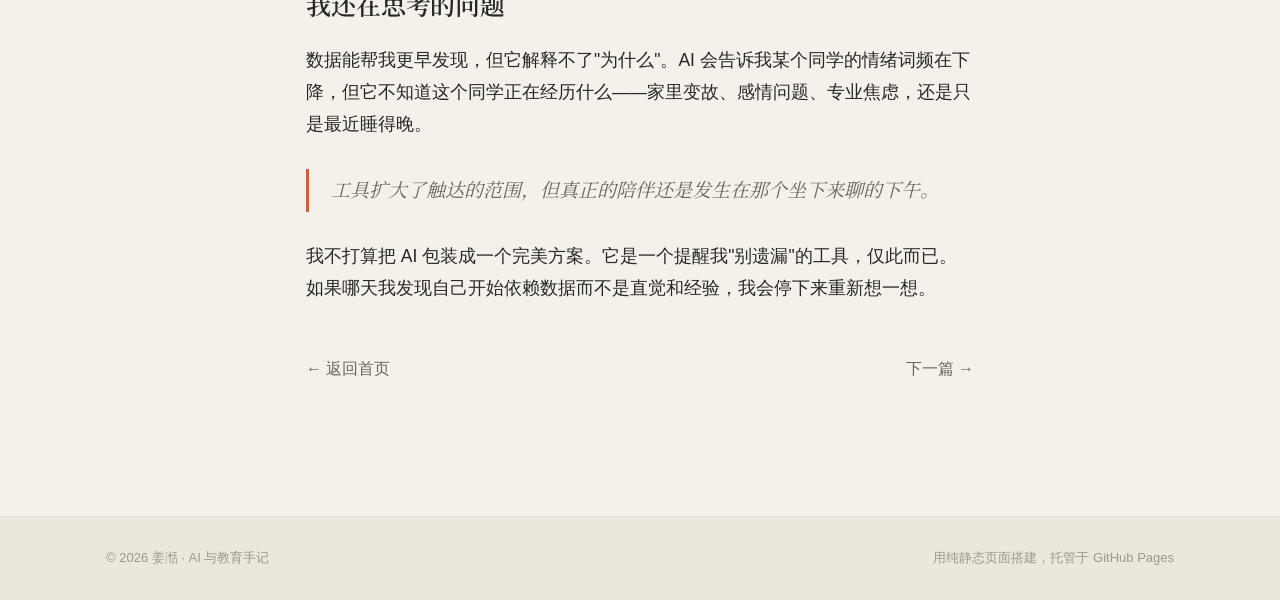
==== commit 133e8484: "fix: 删除未立项的佛山市哲学社会科学规划项目" ====
--- a/posts/post-1.html
+++ b/posts/post-1.html
@@ -29,22 +29,39 @@
     <h1 class="article-title">辅导员如何用 AI 做学生画像而不越界</h1>
   </header>
   <div class="article-body">
-    <p>这是文章正文示例。把这里换成你自己的内容即可——结构、字体、配色都已经设好，你只需要专注写字。</p>
-    <h2>一个小标题</h2>
-    <p>段落文字。你可以直接在这个 HTML 文件里写中文，保存后推到 GitHub 就会更新。</p>
-    <blockquote>用引用块来强调一句重要的话，会显示成带绿色边框的样式。</blockquote>
-    <h2>可以用列表</h2>
+    <p>做辅导员第六年，我一直有一个困惑：那些最需要被关注的学生，往往是最安静的那些人。他们不来找你，不在群里说话，成绩也不差，直到某一天突然请假，或者一封邮件里流露出疲惫。</p>
+
+    <p>去年下半年，我开始尝试用 AI 辅助做学生状态的初步判断。不是为了监控，而是为了更早发现值得关注的信号。</p>
+
+    <h2>我在用 AI 做什么</h2>
+    <p>具体来说，我收集的数据都是学生本人知情的渠道：学生填写的周记式情况反馈表、每学期的心理测评结果（脱敏后）、以及课堂出勤记录。把这些文本和数字交给 AI，让它帮我做初步的"异常标记"——比如连续两周情绪词频偏低、出勤下降叠加测评分数波动的情况。</p>
+
+    <p>AI 给出的不是结论，而是"这几个人值得你主动聊一次"。最终判断还是我来做，约谈也是我来约。</p>
+
+    <h2>三条我给自己划的红线</h2>
+    <p>用了半年，我给自己定了三条边界，算是这件事能走下去的基础：</p>
     <ul>
-      <li>第一条要点；</li>
-      <li>第二条要点；</li>
-      <li>第三条要点。</li>
+      <li><strong>不碰非知情渠道的数据。</strong>宿舍门禁、外卖记录、社交媒体——这些我明确拒绝使用，哪怕技术上可以拿到。学生没有授权，就是没有。</li>
+      <li><strong>AI 的结果不进入任何正式档案。</strong>它只是我的工作辅助工具，不是学院的评定依据。这条是为了防止"画像"变成"标签"。</li>
+      <li><strong>主动接触时，不暴露"我是因为数据才来找你"。</strong>约谈开场永远是"最近怎么样"，而不是"我看到你最近状态不太好"。后者会让学生觉得被监视，前者给他们空间开口。</li>
     </ul>
-    <p>写完一篇后，复制这个文件改个名字（比如 <code>post-5.html</code>），再到首页 <code>index.html</code> 里加一张对应的卡片即可。</p>
+
+    <h2>真实效果怎么样</h2>
+    <p>这一年里，AI 标记出来值得关注的学生里，我后来约谈后确认需要跟进的大约占六成。另外四成属于"偶发波动"，一次聊天之后就恢复正常了。但这六成里，有两个同学如果按原来的节奏，我可能要晚三到四周才会主动找到他们。</p>
+
+    <p>晚三到四周，在某些情况下是很重要的窗口。</p>
+
+    <h2>我还在思考的问题</h2>
+    <p>数据能帮我更早发现，但它解释不了"为什么"。AI 会告诉我某个同学的情绪词频在下降，但它不知道这个同学正在经历什么——家里变故、感情问题、专业焦虑，还是只是最近睡得晚。</p>
+
+    <blockquote>工具扩大了触达的范围，但真正的陪伴还是发生在那个坐下来聊的下午。</blockquote>
+
+    <p>我不打算把 AI 包装成一个完美方案。它是一个提醒我"别遗漏"的工具，仅此而已。如果哪天我发现自己开始依赖数据而不是直觉和经验，我会停下来重新想一想。</p>
   </div>
 </article>
 
 <nav class="article-nav">
-  <a href="../index.html">← 上一篇</a>
+  <a href="../index.html">← 返回首页</a>
   <a href="post-2.html">下一篇 →</a>
 </nav>
 
